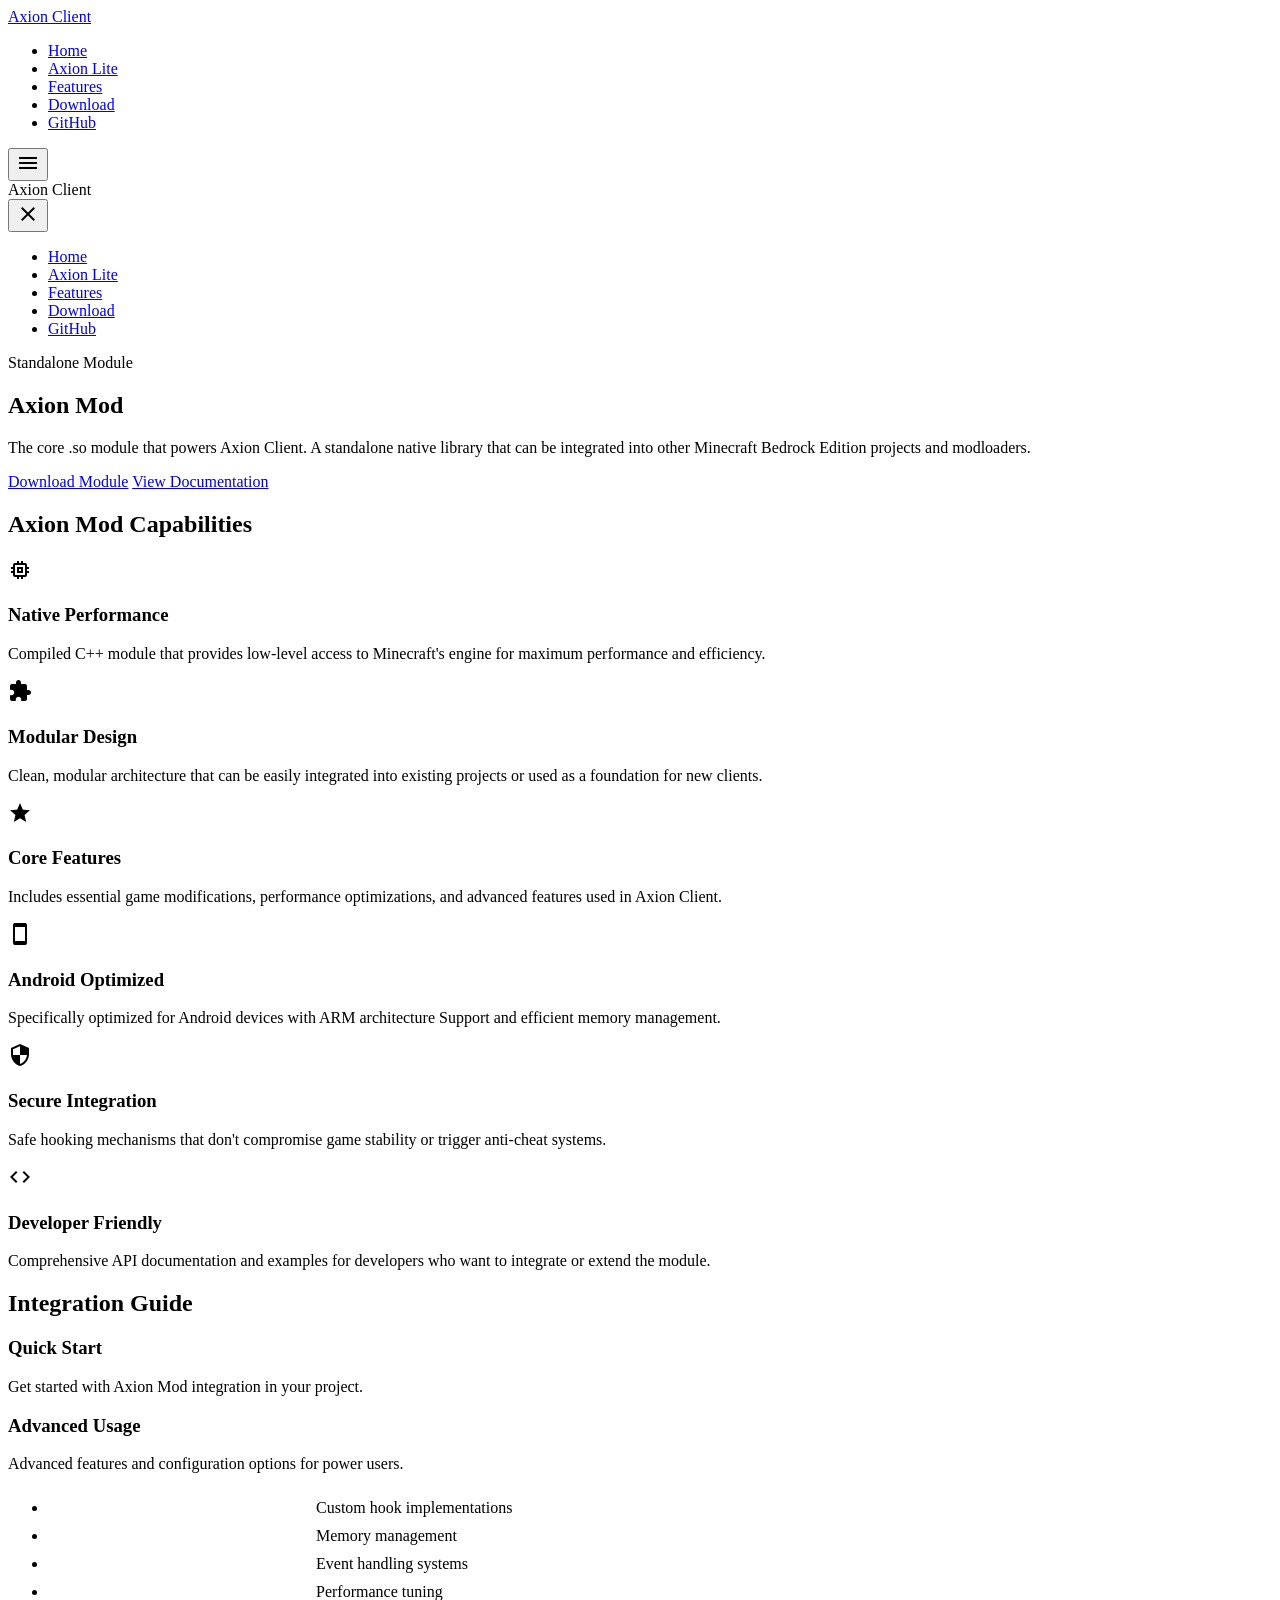
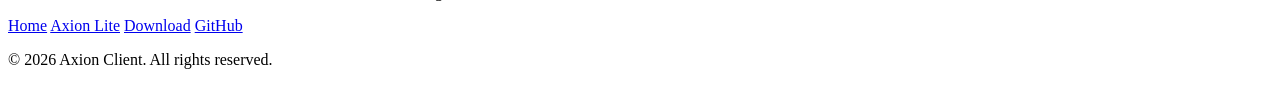
==== axion-mod.html @ 0d2aa641 "Rename Axion-mod.html to axion-mod.html" ====
<!DOCTYPE html>
<html lang="en">
<head>
    <meta charset="UTF-8">
    <meta name="viewport" content="width=device-width, initial-scale=1.0">
    <title>Axion Mod - Axion Client</title>
    <link rel="stylesheet" href="style.css">
    <link href="https://fonts.googleapis.com/icon?family=Material+Icons" rel="stylesheet">
</head>
<body>
    <!-- Navigation -->
    <nav id="navbar">
        <div class="nav-container">
            <div class="logo"><a href="index.html">Axion Client</a></div>
            
            <ul class="nav-links">
                <li><a href="index.html">Home</a></li>
                <li><a href="lite.html">Axion Lite</a></li>
                <li><a href="#features">Features</a></li>
                <li><a href="download.html">Download</a></li>
                <li><a href="https://github.com/ValoraStudios" target="_blank">GitHub</a></li>
            </ul>

            <button class="mobile-menu-btn" id="mobileMenuBtn">
                <span class="material-icons">menu</span>
            </button>
        </div>
    </nav>

    <!-- Mobile Drawer -->
    <div class="mobile-drawer" id="mobileDrawer">
        <div class="drawer-content">
            <div class="drawer-header">
                <div class="logo">Axion Client</div>
                <button class="close-btn" id="closeDrawer"><span class="material-icons">close</span></button>
            </div>
            <ul class="drawer-nav">
                <li><a href="index.html">Home</a></li>
                <li><a href="lite.html">Axion Lite</a></li>
                <li><a href="#features">Features</a></li>
                <li><a href="download.html">Download</a></li>
                <li><a href="https://github.com/ValoraStudios" target="_blank">GitHub</a></li>
            </ul>
        </div>
    </div>
    <div class="drawer-overlay" id="drawerOverlay"></div>

    <!-- Hero Section -->
    <section class="hero mod-hero">
        <div class="hero-content">
            <div class="hero-badge animate-fade-in-down">Standalone Module</div>
            <h1 class="animate-fade-in-up">Axion Mod</h1>
            <p class="animate-fade-in-up delay-1">The core .so module that powers Axion Client. A standalone native library that can be integrated into other Minecraft Bedrock Edition projects and modloaders.</p>
            <div class="cta-buttons animate-fade-in-up delay-2">
                <a href="download.html" class="btn btn-primary">Download Module</a>
                <a href="#documentation" class="btn btn-secondary">View Documentation</a>
            </div>
        </div>
    </section>

    <!-- Features Section -->
    <section id="features" class="features">
        <h2>Axion Mod Capabilities</h2>
        <div class="features-grid">
            <div class="feature-card">
                <span class="material-icons">memory</span>
                <h3>Native Performance</h3>
                <p>Compiled C++ module that provides low-level access to Minecraft's engine for maximum performance and efficiency.</p>
            </div>
            <div class="feature-card">
                <span class="material-icons">extension</span>
                <h3>Modular Design</h3>
                <p>Clean, modular architecture that can be easily integrated into existing projects or used as a foundation for new clients.</p>
            </div>
            <div class="feature-card">
                <span class="material-icons">star</span>
                <h3>Core Features</h3>
                <p>Includes essential game modifications, performance optimizations, and advanced features used in Axion Client.</p>
            </div>
            <div class="feature-card">
                <span class="material-icons">smartphone</span>
                <h3>Android Optimized</h3>
                <p>Specifically optimized for Android devices with ARM architecture Support and efficient memory management.</p>
            </div>
            <div class="feature-card">
                <span class="material-icons">security</span>
                <h3>Secure Integration</h3>
                <p>Safe hooking mechanisms that don't compromise game stability or trigger anti-cheat systems.</p>
            </div>
            <div class="feature-card">
                <span class="material-icons">code</span>
                <h3>Developer Friendly</h3>
                <p>Comprehensive API documentation and examples for developers who want to integrate or extend the module.</p>
            </div>
        </div>
    </section>
    
    <!-- Documentation Section -->
    <section id="documentation" class="documentation">
        <div class="docs-container">
            <h2>Integration Guide</h2>
            <div class="docs-grid">
                <div class="doc-card">
                    <h3>Quick Start</h3>
                    <p>Get started with Axion Mod integration in your project.</p>
                </div>
                <div class="doc-card">
                    <h3>Advanced Usage</h3>
                    <p>Advanced features and configuration options for power users.</p>
                    <ul>
                        <li><span class="material-icons">arrow_right</span> Custom hook implementations</li>
                        <li><span class="material-icons">arrow_right</span> Memory management</li>
                        <li><span class="material-icons">arrow_right</span> Event handling systems</li>
                        <li><span class="material-icons">arrow_right</span> Performance tuning</li>
                    </ul>
                </div>
            </div>
        </div>
    </section>

    <!-- Footer -->
    <footer>
        <div class="footer-content">
            <div class="footer-links">
                <a href="index.html">Home</a>
                <a href="lite.html">Axion Lite</a>
                <a href="download.html">Download</a>
                <a href="https://github.com/ValoraStudios" target="_blank">GitHub</a>
            </div>
            <div class="copyright">
                <p>© 2026 Axion Client. All rights reserved.</p>
            </div>
        </div>
    </footer>

    <script src="script.js" defer></script>
</body>
	</html>
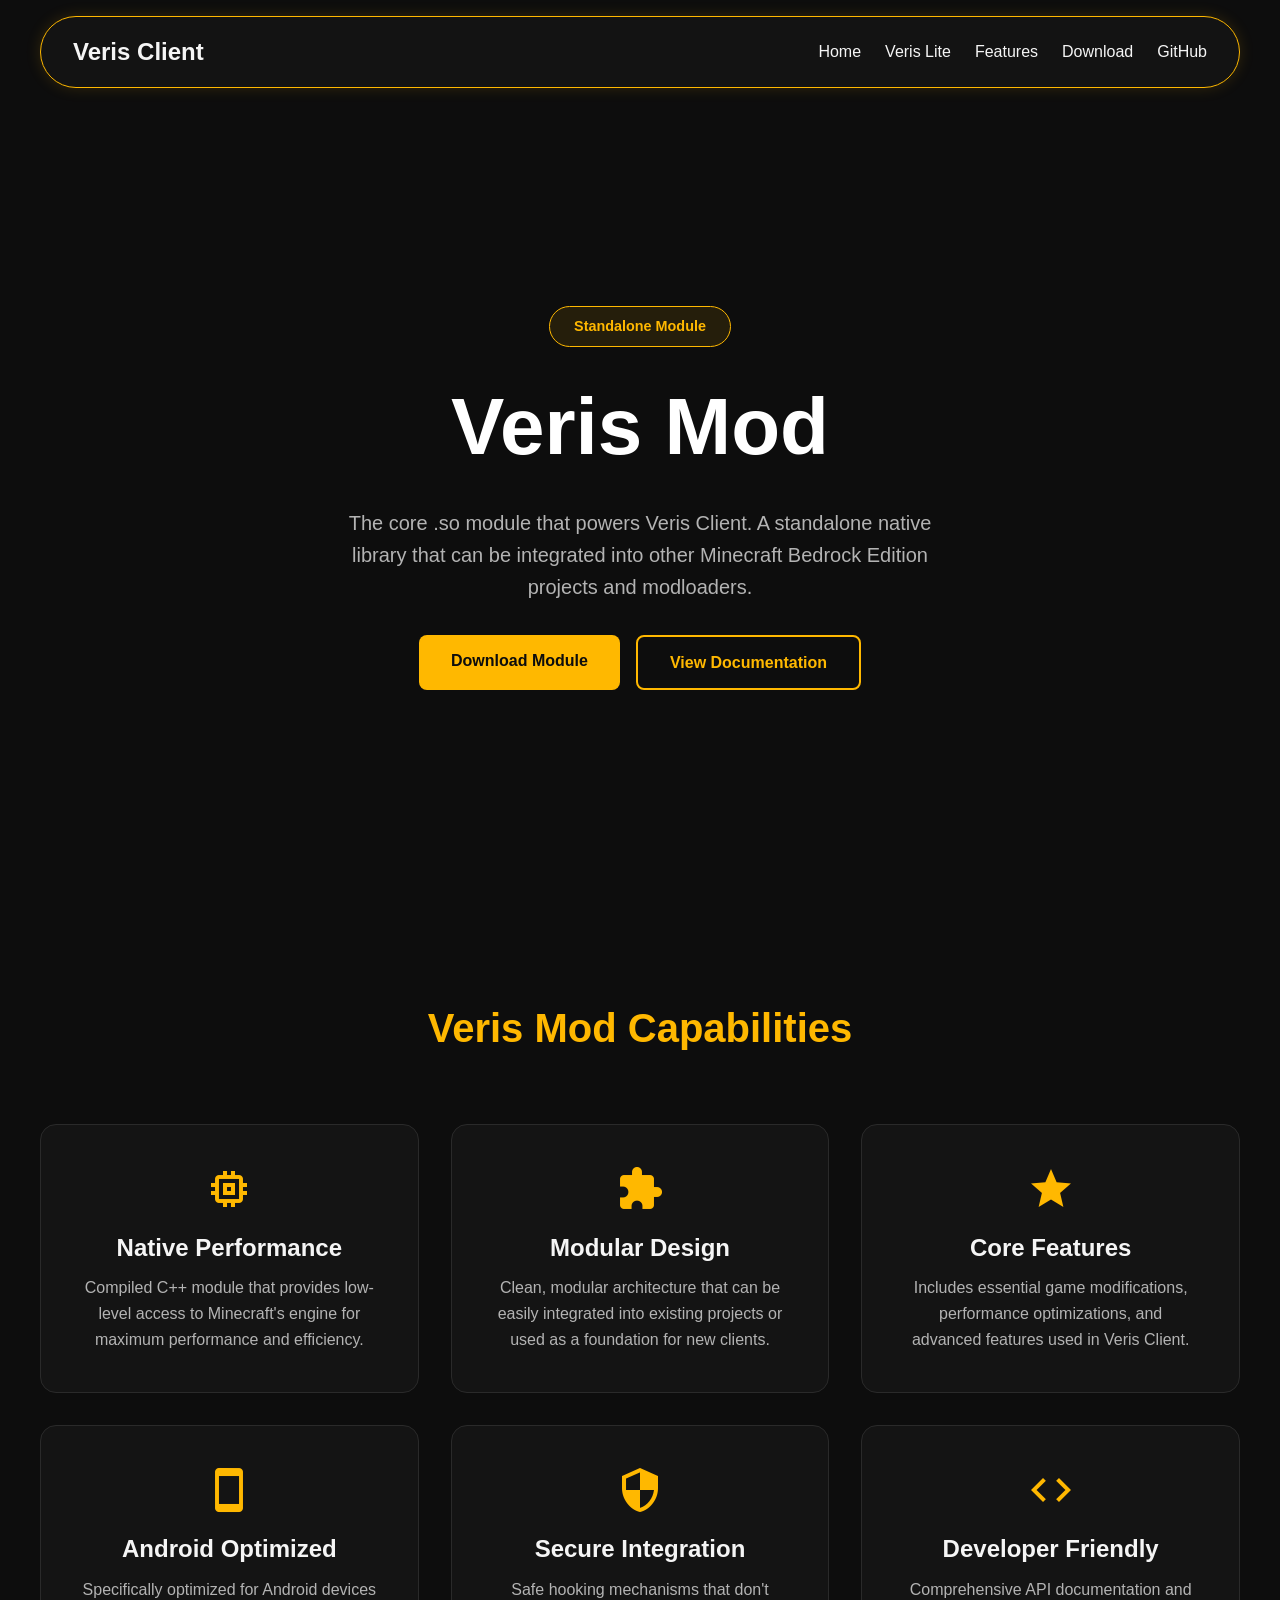
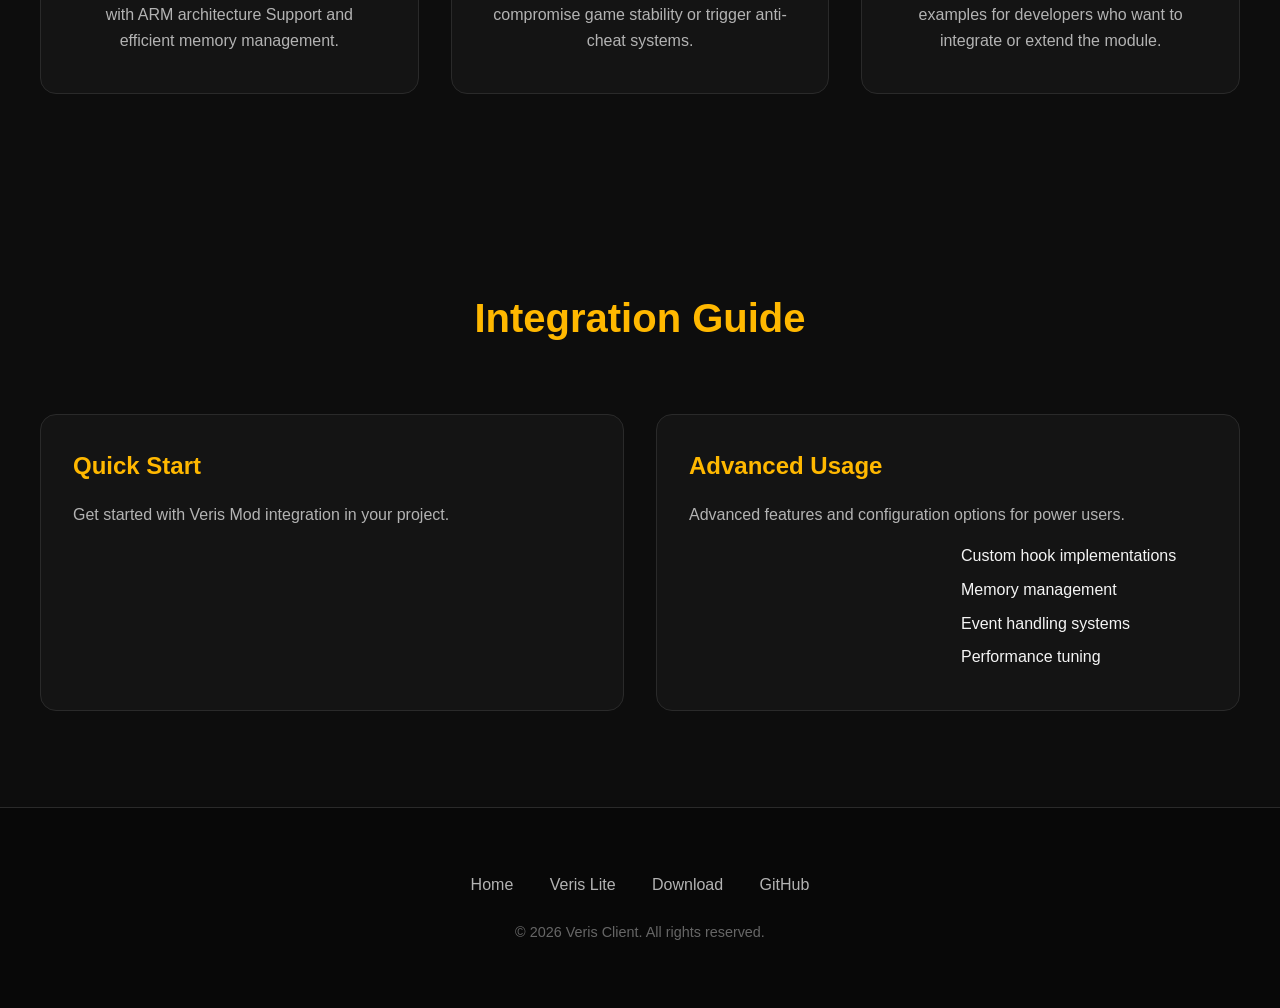
==== commit 0fb8a403: "Rename Axion Mod to Veris Mod in HTML file" ====
--- a/axion-mod.html
+++ b/axion-mod.html
@@ -3,7 +3,7 @@
 <head>
     <meta charset="UTF-8">
     <meta name="viewport" content="width=device-width, initial-scale=1.0">
-    <title>Axion Mod - Axion Client</title>
+    <title>Veris Mod - Veris Client</title>
     <link rel="stylesheet" href="style.css">
     <link href="https://fonts.googleapis.com/icon?family=Material+Icons" rel="stylesheet">
 </head>
@@ -11,11 +11,11 @@
     <!-- Navigation -->
     <nav id="navbar">
         <div class="nav-container">
-            <div class="logo"><a href="index.html">Axion Client</a></div>
+            <div class="logo"><a href="index.html">Veris Client</a></div>
             
             <ul class="nav-links">
                 <li><a href="index.html">Home</a></li>
-                <li><a href="lite.html">Axion Lite</a></li>
+                <li><a href="lite.html">Veris Lite</a></li>
                 <li><a href="#features">Features</a></li>
                 <li><a href="download.html">Download</a></li>
                 <li><a href="https://github.com/ValoraStudios" target="_blank">GitHub</a></li>
@@ -31,12 +31,12 @@
     <div class="mobile-drawer" id="mobileDrawer">
         <div class="drawer-content">
             <div class="drawer-header">
-                <div class="logo">Axion Client</div>
+                <div class="logo">Veris Client</div>
                 <button class="close-btn" id="closeDrawer"><span class="material-icons">close</span></button>
             </div>
             <ul class="drawer-nav">
                 <li><a href="index.html">Home</a></li>
-                <li><a href="lite.html">Axion Lite</a></li>
+                <li><a href="lite.html">Veris Lite</a></li>
                 <li><a href="#features">Features</a></li>
                 <li><a href="download.html">Download</a></li>
                 <li><a href="https://github.com/ValoraStudios" target="_blank">GitHub</a></li>
@@ -49,8 +49,8 @@
     <section class="hero mod-hero">
         <div class="hero-content">
             <div class="hero-badge animate-fade-in-down">Standalone Module</div>
-            <h1 class="animate-fade-in-up">Axion Mod</h1>
-            <p class="animate-fade-in-up delay-1">The core .so module that powers Axion Client. A standalone native library that can be integrated into other Minecraft Bedrock Edition projects and modloaders.</p>
+            <h1 class="animate-fade-in-up">Veris Mod</h1>
+            <p class="animate-fade-in-up delay-1">The core .so module that powers Veris Client. A standalone native library that can be integrated into other Minecraft Bedrock Edition projects and modloaders.</p>
             <div class="cta-buttons animate-fade-in-up delay-2">
                 <a href="download.html" class="btn btn-primary">Download Module</a>
                 <a href="#documentation" class="btn btn-secondary">View Documentation</a>
@@ -60,7 +60,7 @@
 
     <!-- Features Section -->
     <section id="features" class="features">
-        <h2>Axion Mod Capabilities</h2>
+        <h2>Veris Mod Capabilities</h2>
         <div class="features-grid">
             <div class="feature-card">
                 <span class="material-icons">memory</span>
@@ -75,7 +75,7 @@
             <div class="feature-card">
                 <span class="material-icons">star</span>
                 <h3>Core Features</h3>
-                <p>Includes essential game modifications, performance optimizations, and advanced features used in Axion Client.</p>
+                <p>Includes essential game modifications, performance optimizations, and advanced features used in Veris Client.</p>
             </div>
             <div class="feature-card">
                 <span class="material-icons">smartphone</span>
@@ -102,7 +102,7 @@
             <div class="docs-grid">
                 <div class="doc-card">
                     <h3>Quick Start</h3>
-                    <p>Get started with Axion Mod integration in your project.</p>
+                    <p>Get started with Veris Mod integration in your project.</p>
                 </div>
                 <div class="doc-card">
                     <h3>Advanced Usage</h3>
@@ -123,16 +123,16 @@
         <div class="footer-content">
             <div class="footer-links">
                 <a href="index.html">Home</a>
-                <a href="lite.html">Axion Lite</a>
+                <a href="lite.html">Veris Lite</a>
                 <a href="download.html">Download</a>
                 <a href="https://github.com/ValoraStudios" target="_blank">GitHub</a>
             </div>
             <div class="copyright">
-                <p>© 2026 Axion Client. All rights reserved.</p>
+                <p>© 2026 Veris Client. All rights reserved.</p>
             </div>
         </div>
     </footer>
 
     <script src="script.js" defer></script>
 </body>
-	</html>
+				</html>
--- a/style.css
+++ b/style.css
@@ -0,0 +1,547 @@
+/* General Styles */
+* {
+    margin: 0;
+    padding: 0;
+    box-sizing: border-box;
+}
+
+body {
+    font-family: 'Inter', sans-serif;
+    background-color: #0d0d0d;
+    color: #f5f5f5;
+    line-height: 1.6;
+    overflow-x: hidden;
+}
+
+body.drawer-open {
+    overflow: hidden;
+}
+
+a {
+    color: #f5f5f5;
+    text-decoration: none;
+}
+
+ul {
+    list-style: none;
+}
+
+.nav-container {
+    max-width: 1400px;
+    margin: 0 auto;
+    padding: 0 2rem;
+    display: flex;
+    justify-content: space-between;
+    align-items: center;
+    height: 70px;
+}
+
+/* Navigation */
+#navbar {
+    position: fixed;
+    top: 1rem;
+    left: 50%;
+    transform: translateX(-50%);
+    width: calc(100% - 4rem);
+    max-width: 1200px;
+    background: rgba(22, 22, 22, 0.85);
+    backdrop-filter: blur(10px);
+    border: 1px solid #ffb800;
+    border-radius: 9999px;
+    z-index: 1000;
+    transition: all 0.3s ease;
+    box-shadow: 0 0 15px rgba(255, 184, 0, 0.15);
+}
+
+.logo {
+    font-size: 1.5rem;
+    font-weight: 700;
+    color: #ffb800;
+}
+
+.nav-links {
+    display: flex;
+    gap: 1.5rem;
+}
+
+.nav-links a {
+    transition: color 0.3s ease;
+}
+
+.nav-links a:hover {
+    color: #ffb800;
+}
+
+.mobile-menu-btn {
+    display: none;
+    background: none;
+    border: none;
+    color: #ffb800;
+    font-size: 2rem;
+    cursor: pointer;
+}
+
+/* Mobile Drawer */
+.mobile-drawer {
+    position: fixed;
+    top: 0;
+    right: -100%;
+    width: 300px;
+    height: 100%;
+    background: #141414;
+    border-left: 2px solid #ffb800;
+    z-index: 1001;
+    transition: right 0.5s cubic-bezier(0.25, 0.46, 0.45, 0.94);
+}
+
+.mobile-drawer.open {
+    right: 0;
+}
+
+.drawer-header {
+    display: flex;
+    justify-content: space-between;
+    align-items: center;
+    padding: 1.5rem;
+    border-bottom: 1px solid #2a2a2a;
+}
+
+.close-btn {
+    background: none;
+    border: none;
+    color: #ffb800;
+    font-size: 2rem;
+    cursor: pointer;
+}
+
+.drawer-nav {
+    padding: 1.5rem;
+}
+
+.drawer-nav a {
+    display: block;
+    padding: 1rem 0;
+    transition: color 0.3s ease;
+}
+
+.drawer-nav a:hover {
+    color: #ffb800;
+}
+
+.drawer-overlay {
+    position: fixed;
+    top: 0;
+    left: 0;
+    width: 100%;
+    height: 100%;
+    background: rgba(0, 0, 0, 0.7);
+    z-index: 1000;
+    opacity: 0;
+    visibility: hidden;
+    transition: opacity 0.5s ease;
+}
+
+.drawer-overlay.active {
+    opacity: 1;
+    visibility: visible;
+}
+
+/* Hero Section */
+.hero {
+    min-height: 100vh;
+    display: flex;
+    flex-direction: column;
+    align-items: center;
+    justify-content: center;
+    text-align: center;
+    padding: 8rem 2rem 2rem;
+}
+
+.hero-content h1 {
+    font-size: clamp(3rem, 8vw, 5rem);
+    font-weight: 800;
+    margin-bottom: 1rem;
+    color: #ffffff;
+}
+
+.hero-content p {
+    font-size: 1.25rem;
+    max-width: 600px;
+    margin: 0 auto 2rem;
+    color: #b3b3b3;
+}
+
+.hero-badge {
+    display: inline-block;
+    padding: 0.5rem 1.5rem;
+    border: 1px solid #ffb800;
+    background-color: rgba(255, 184, 0, 0.1);
+    color: #ffb800;
+    border-radius: 1.5rem;
+    font-size: 0.9rem;
+    font-weight: 600;
+    margin-bottom: 1rem;
+}
+
+.hero-screenshot {
+    margin-top: 3rem;
+    max-width: 800px;
+    width: 100%;
+}
+
+.hero-screenshot img {
+    width: 100%;
+    border-radius: 1rem;
+    border: 1px solid #ffb800;
+    box-shadow: 0 10px 30px rgba(255, 184, 0, 0.2);
+}
+
+.cta-buttons {
+    display: flex;
+    gap: 1rem;
+    justify-content: center;
+}
+
+.btn {
+    padding: 0.8rem 2rem;
+    border-radius: 0.5rem;
+    font-weight: 700;
+    transition: all 0.3s ease;
+}
+
+.btn-primary {
+    background-color: #ffb800;
+    color: #0d0d0d;
+}
+
+.btn-primary:hover {
+    background-color: #e6a300;
+    box-shadow: 0 0 15px rgba(255, 184, 0, 0.4);
+}
+
+.btn-secondary {
+    border: 2px solid #ffb800;
+    color: #ffb800;
+    background: transparent;
+}
+
+.btn-secondary:hover {
+    background-color: #ffb800;
+    color: #0d0d0d;
+}
+
+/* Features Section */
+.features {
+    padding: 6rem 2rem;
+    text-align: center;
+}
+
+.features h2 {
+    font-size: 2.5rem;
+    margin-bottom: 4rem;
+    color: #ffb800;
+}
+
+.features-grid {
+    display: grid;
+    grid-template-columns: repeat(auto-fit, minmax(300px, 1fr));
+    gap: 2rem;
+    max-width: 1200px;
+    margin: 0 auto;
+}
+
+.feature-card {
+    background: #141414;
+    padding: 2.5rem;
+    border-radius: 1rem;
+    border: 1px solid #2a2a2a;
+    transition: transform 0.3s, box-shadow 0.3s, border-color 0.3s;
+}
+
+.feature-card:hover {
+    transform: translateY(-10px);
+    border-color: #ffb800;
+    box-shadow: 0 10px 20px rgba(255, 184, 0, 0.15);
+}
+
+.feature-card .material-icons {
+    font-size: 3rem;
+    margin-bottom: 1rem;
+    color: #ffb800;
+}
+
+.feature-card h3 {
+    font-size: 1.5rem;
+    margin-bottom: 0.5rem;
+}
+
+.feature-card p {
+    color: #b3b3b3;
+}
+
+/* Comparison Section */
+.comparison {
+    padding: 6rem 2rem;
+}
+
+.comparison-container {
+    max-width: 900px;
+    margin: 0 auto;
+    text-align: center;
+}
+
+.comparison h2 {
+    font-size: 2.5rem;
+    margin-bottom: 4rem;
+    color: #ffb800;
+}
+
+.comparison-grid {
+    display: grid;
+    grid-template-columns: 1fr 1fr;
+    gap: 2rem;
+}
+
+.comparison-card {
+    background: #141414;
+    padding: 2.5rem;
+    border-radius: 1rem;
+    border: 1px solid #2a2a2a;
+}
+
+.comparison-card.highlight {
+    border-color: #ffb800;
+    box-shadow: 0 0 20px rgba(255, 184, 0, 0.2);
+}
+
+.comparison-card h3 {
+    font-size: 1.8rem;
+    margin-bottom: 1.5rem;
+}
+
+.comparison-card.highlight h3 {
+    color: #ffb800;
+}
+
+.comparison-card ul {
+    text-align: left;
+    margin-bottom: 2rem;
+}
+
+.comparison-card li {
+    display: flex;
+    align-items: center;
+    gap: 0.5rem;
+    margin-bottom: 0.5rem;
+}
+
+/* Documentation Section */
+.documentation {
+    padding: 6rem 2rem;
+}
+
+.docs-container {
+    max-width: 1200px;
+    margin: 0 auto;
+    text-align: center;
+}
+
+.documentation h2 {
+    font-size: 2.5rem;
+    margin-bottom: 4rem;
+    color: #ffb800;
+}
+
+.docs-grid {
+    display: grid;
+    grid-template-columns: repeat(auto-fit, minmax(300px, 1fr));
+    gap: 2rem;
+}
+
+.doc-card {
+    background: #141414;
+    padding: 2rem;
+    border-radius: 1rem;
+    border: 1px solid #2a2a2a;
+    text-align: left;
+}
+
+.doc-card h3 {
+    font-size: 1.5rem;
+    margin-bottom: 1rem;
+    color: #ffb800;
+}
+
+.doc-card p {
+    color: #b3b3b3;
+    margin-bottom: 1rem;
+}
+
+.doc-card ul {
+    list-style: none;
+}
+
+.doc-card li {
+    display: flex;
+    align-items: center;
+    gap: 0.5rem;
+    margin-bottom: 0.5rem;
+}
+
+.code-snippet {
+    background: #050505;
+    border: 1px solid #2a2a2a;
+    color: #ffb800;
+    padding: 1rem;
+    border-radius: 0.5rem;
+    font-family: 'Courier New', Courier, monospace;
+    font-size: 0.9rem;
+    white-space: pre-wrap;
+}
+
+/* Download Page */
+.download-page {
+    padding: 8rem 2rem 4rem;
+    text-align: center;
+}
+
+.download-page h2 {
+    font-size: 3rem;
+    margin-bottom: 1rem;
+    color: #ffb800;
+}
+
+.download-page p {
+    color: #b3b3b3;
+    margin-bottom: 4rem;
+}
+
+.download-grid {
+    display: grid;
+    grid-template-columns: repeat(auto-fit, minmax(300px, 1fr));
+    gap: 2rem;
+    max-width: 1200px;
+    margin: 0 auto 3rem;
+}
+
+.download-card .material-icons {
+    font-size: 3rem;
+    margin-bottom: 1rem;
+    color: #ffb800;
+}
+
+.download-card .version-info {
+    font-size: 0.9rem;
+    color: #b3b3b3;
+    margin-bottom: 1.5rem;
+}
+
+/* Footer */
+footer {
+    padding: 4rem 2rem;
+    text-align: center;
+    border-top: 1px solid #2a2a2a;
+    background: #080808;
+}
+
+.footer-links {
+    margin-bottom: 1.5rem;
+}
+
+.footer-links a {
+    margin: 0 1rem;
+    color: #b3b3b3;
+    transition: color 0.3s;
+}
+
+.footer-links a:hover {
+    color: #ffb800;
+}
+
+.copyright p {
+    color: #666;
+    font-size: 0.9rem;
+}
+
+/* Animations */
+@keyframes fadeInUp {
+    from {
+        opacity: 0;
+        transform: translateY(20px);
+    }
+    to {
+        opacity: 1;
+        transform: translateY(0);
+    }
+}
+
+@keyframes fadeInDown {
+    from {
+        opacity: 0;
+        transform: translateY(-20px);
+    }
+    to {
+        opacity: 1;
+        transform: translateY(0);
+    }
+}
+
+.animate-fade-in-up {
+    animation: fadeInUp 0.8s ease-out forwards;
+    opacity: 0;
+}
+
+.animate-fade-in-down {
+    animation: fadeInDown 0.8s ease-out forwards;
+    opacity: 0;
+}
+
+.delay-1 { animation-delay: 0.2s; }
+.delay-2 { animation-delay: 0.4s; }
+.delay-3 { animation-delay: 0.6s; }
+.delay-4 { animation-delay: 0.8s; }
+.delay-5 { animation-delay: 1s; }
+
+/* Responsive Styles */
+@media (max-width: 768px) {
+    .nav-links {
+        display: none;
+    }
+
+    .mobile-menu-btn {
+        display: block;
+    }
+
+    .hero-content h1 {
+        font-size: 2.5rem;
+    }
+
+    .hero-content p {
+        font-size: 1rem;
+    }
+
+    .cta-buttons {
+        flex-direction: column;
+        align-items: center;
+        gap: 1rem;
+    }
+    
+    .btn {
+        width: 100%;
+        max-width: 300px;
+    }
+
+    .features-grid, .comparison-grid, .docs-grid, .download-grid {
+        grid-template-columns: 1fr;
+    }
+
+    .comparison-grid {
+        gap: 2rem;
+    }
+    
+    .footer-links {
+        display: flex;
+        flex-direction: column;
+        gap: 1rem;
+    }
+        }
